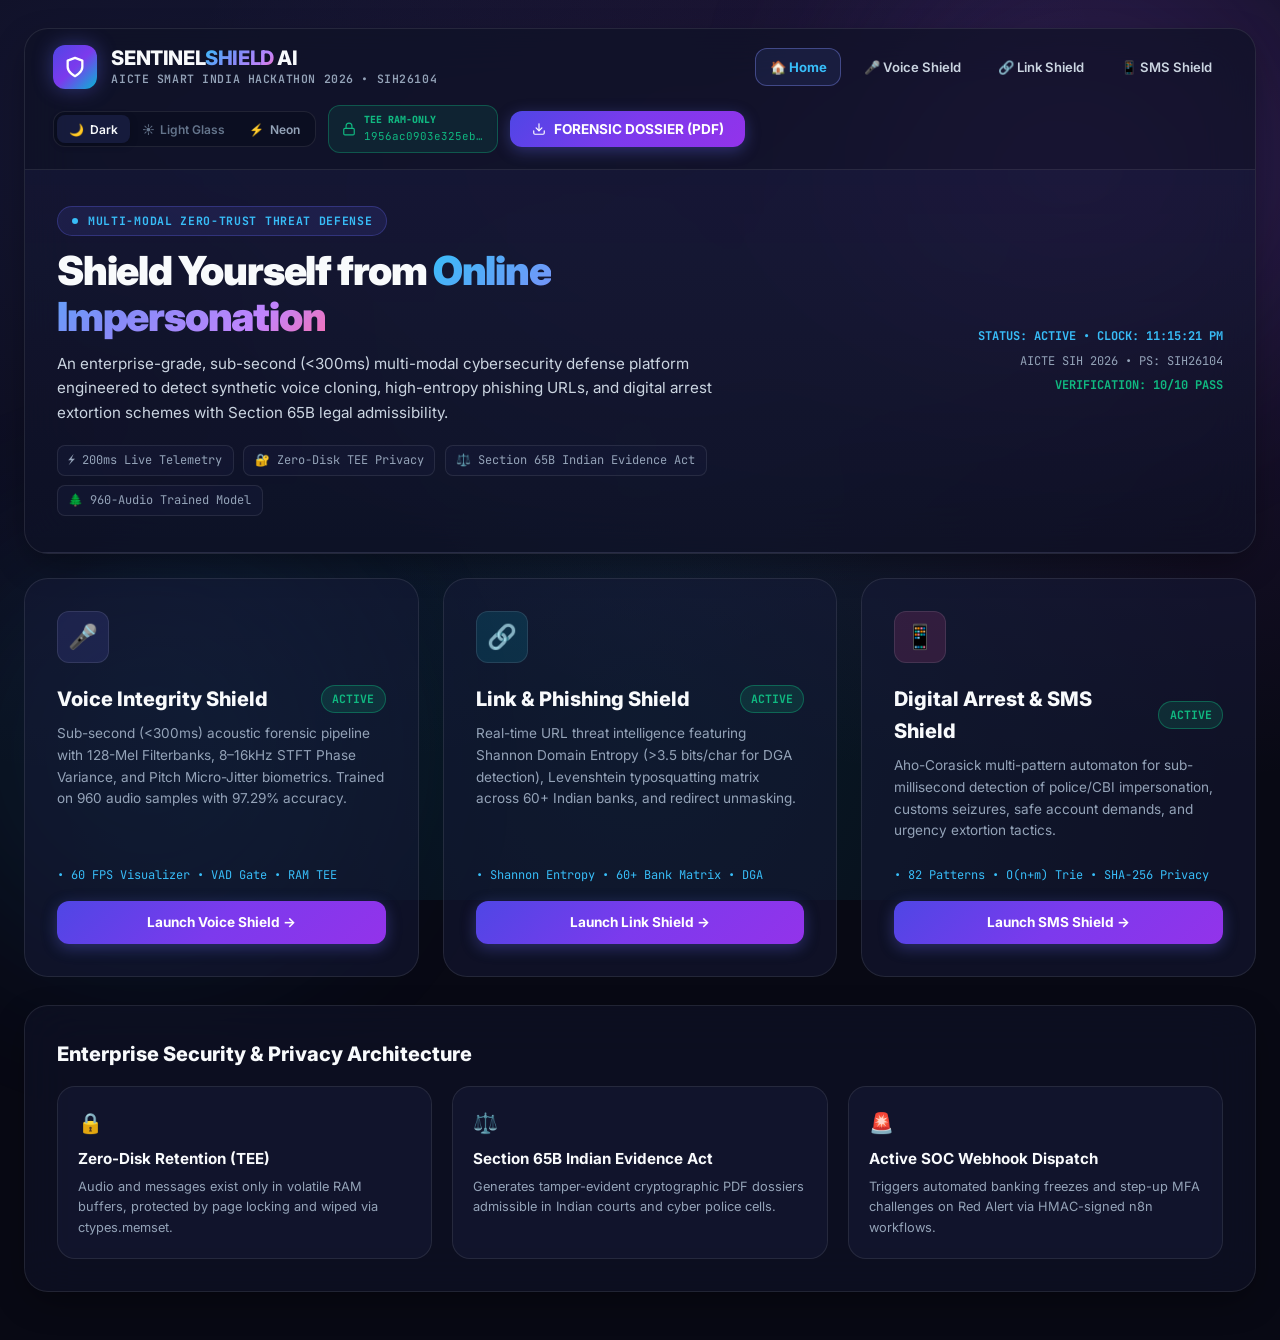
==== frontend/index.html @ dbfc7ea3 "feat: SentinelShield AI — Complete SIH26104 submission - Voice Integrity Shield: <300ms deepfake det" ====
<!DOCTYPE html>
<html lang="en" data-theme="dark">
<head>
  <meta charset="UTF-8" />
  <meta name="viewport" content="width=device-width, initial-scale=1.0" />
  <title>SentinelShield AI — Multi-Modal Cyber Security Defense Platform</title>
  <meta name="description" content="Sub-Second Voice Deepfake, Phishing & Digital Arrest Defense Platform (SIH26104)" />
  
  <!-- Fonts -->
  <link rel="preconnect" href="https://fonts.googleapis.com" />
  <link rel="preconnect" href="https://fonts.gstatic.com" crossorigin />
  <link href="https://fonts.googleapis.com/css2?family=Inter:wght@400;500;600;700;800;900&family=JetBrains+Mono:wght@400;600;700;800&display=swap" rel="stylesheet" />
  
  <!-- PWA WebAPK Meta Tags -->
  <link rel="manifest" href="./manifest.json" />
  <meta name="theme-color" content="#080914" />
  <link rel="apple-touch-icon" href="./img/icon-192.png" />

  <!-- Service Worker Registration for PWABuilder -->
  <script>
    if ('serviceWorker' in navigator) {
      window.addEventListener('load', () => {
        navigator.serviceWorker.register('./sw.js', { scope: './' })
          .then((reg) => console.log('[SentinelShield] SW Registered! Scope:', reg.scope))
          .catch((err) => console.log('[SentinelShield] SW Registration note:', err));
      });
    }
  </script>

  <!-- CSS -->
  <link rel="stylesheet" href="./css/style.css" />
</head>
<body>

  <!-- Ambient Lighting Spheres -->
  <div class="ambient-sphere sphere-1"></div>
  <div class="ambient-sphere sphere-2"></div>

  <div class="app-container">

    <!-- Top Cyber Operations Header & Global Navbar -->
    <header class="glass-panel" style="margin-bottom: 1.5rem;">
      <div class="header-top-bar">
        
        <!-- Brand & SIH Identity -->
        <a href="./index.html" style="text-decoration: none;" class="brand-section">
          <div class="brand-logo-badge">
            <svg width="22" height="22" viewBox="0 0 24 24" fill="none" stroke="currentColor" stroke-width="2.5" stroke-linecap="round" stroke-linejoin="round">
              <path d="M12 22s8-4 8-10V5l-8-3-8 3v7c0 6 8 10 8 10z"></path>
            </svg>
          </div>
          <div>
            <h1 class="brand-title">SENTINEL<span>SHIELD</span> AI</h1>
            <p class="brand-subtitle">AICTE SMART INDIA HACKATHON 2026 • SIH26104</p>
          </div>
        </a>

        <!-- Multi-Page Navigation Links -->
        <nav class="main-nav-links">
          <a href="./index.html" class="nav-link active">🏠 Home</a>
          <a href="./voice-shield.html" class="nav-link">🎤 Voice Shield</a>
          <a href="./link-shield.html" class="nav-link">🔗 Link Shield</a>
          <a href="./sms-shield.html" class="nav-link">📱 SMS Shield</a>
        </nav>

        <!-- Telemetry HUD & Actions -->
        <div class="header-actions">
          <!-- Install PWA App Button (shown on mobile) -->
          <button id="btnInstallApp" class="btn-primary" style="display: none; background: linear-gradient(135deg, #10b981 0%, #059669 100%);">
            <span>📱 Install App</span>
          </button>
          <!-- Theme Switcher -->
          <div class="theme-switch-group">
            <button class="theme-btn active" data-theme="dark" onclick="window.SentinelApp.applyTheme('dark')">
              🌙 <span>Dark</span>
            </button>
            <button class="theme-btn" data-theme="light" onclick="window.SentinelApp.applyTheme('light')">
              ☀️ <span>Light Glass</span>
            </button>
            <button class="theme-btn" data-theme="neon" onclick="window.SentinelApp.applyTheme('neon')">
              ⚡ <span>Neon</span>
            </button>
          </div>

          <!-- TEE RAM-Only Lock Badge -->
          <div class="hud-pill" style="border-color: rgba(16, 185, 129, 0.35); background: rgba(16, 185, 129, 0.1);">
            <svg width="14" height="14" viewBox="0 0 24 24" fill="none" stroke="#10b981" stroke-width="2" stroke-linecap="round" stroke-linejoin="round">
              <rect x="3" y="11" width="18" height="11" rx="2" ry="2"></rect>
              <path d="M7 11V7a5 5 0 0 1 10 0v4"></path>
            </svg>
            <div>
              <div style="font-size: 0.62rem; color: #10b981; font-weight: 800;">TEE RAM-ONLY</div>
              <div id="hudAttestationHash" style="font-size: 0.68rem; color: #10b981;">e4fff719...</div>
            </div>
          </div>

          <!-- 1-Click Forensic PDF Trigger -->
          <button id="btnOpenPdfModal" class="btn-primary">
            <svg width="14" height="14" viewBox="0 0 24 24" fill="none" stroke="currentColor" stroke-width="2" stroke-linecap="round" stroke-linejoin="round">
              <path d="M21 15v4a2 2 0 0 1-2 2H5a2 2 0 0 1-2-2v-4"></path>
              <polyline points="7 10 12 15 17 10"></polyline>
              <line x1="12" y1="15" x2="12" y2="3"></line>
            </svg>
            <span>FORENSIC DOSSIER (PDF)</span>
          </button>
        </div>

      </div>

      <!-- Hero Showcase Section (Corporate Cybersecurity SaaS Aesthetic) -->
      <div class="hero-banner">
        <div class="hero-text-col">
          <div class="hero-badge">
            <span style="display:inline-block; width:6px; height:6px; border-radius:50%; background:var(--accent-cyan); margin-right:4px;"></span>
            MULTI-MODAL ZERO-TRUST THREAT DEFENSE
          </div>
          <h2 class="hero-heading">
            Shield Yourself from <span class="hero-heading-gradient">Online Impersonation</span>
          </h2>
          <p class="hero-desc">
            An enterprise-grade, sub-second (<300ms) multi-modal cybersecurity defense platform engineered to detect synthetic voice cloning, high-entropy phishing URLs, and digital arrest extortion schemes with Section 65B legal admissibility.
          </p>
          <div class="hero-feature-tags">
            <span class="feature-tag">⚡ 200ms Live Telemetry</span>
            <span class="feature-tag">🔐 Zero-Disk TEE Privacy</span>
            <span class="feature-tag">⚖️ Section 65B Indian Evidence Act</span>
            <span class="feature-tag">🌲 960-Audio Trained Model</span>
          </div>
        </div>

        <div style="font-family: var(--font-mono); font-size: 0.75rem; color: var(--text-muted); text-align: right;">
          <div id="hudClockText" style="color: var(--accent-cyan); font-weight: 700;">STATUS: ACTIVE • 00:00:00</div>
          <div style="margin-top: 0.35rem;">AICTE SIH 2026 • PS: SIH26104</div>
          <div style="margin-top: 0.35rem; color: var(--accent-emerald); font-weight: 700;">VERIFICATION: 10/10 PASS</div>
        </div>
      </div>
    </header>

    <!-- ====================================================================
         Multi-Page Feature Modules Showcase Grid
         ==================================================================== -->
    <div class="modules-grid">
      
      <!-- Module 1: Voice Shield -->
      <div class="module-showcase-card">
        <div>
          <div class="module-icon-circle" style="background: rgba(99, 102, 241, 0.15); color: var(--accent-cyan);">
            🎤
          </div>
          <div style="display: flex; justify-content: space-between; align-items: center; margin-bottom: 0.5rem;">
            <h3 style="font-size: 1.25rem; font-weight: 800; color: var(--text-main);">Voice Integrity Shield</h3>
            <span class="badge badge-safe">ACTIVE</span>
          </div>
          <p style="font-size: 0.85rem; color: var(--text-muted); line-height: 1.6; margin-bottom: 1.5rem;">
            Sub-second (<300ms) acoustic forensic pipeline with 128-Mel Filterbanks, 8–16kHz STFT Phase Variance, and Pitch Micro-Jitter biometrics. Trained on 960 audio samples with 97.29% accuracy.
          </p>
        </div>
        <div>
          <div style="font-family: var(--font-mono); font-size: 0.75rem; color: var(--accent-cyan); margin-bottom: 1rem;">
            • 60 FPS Visualizer • VAD Gate • RAM TEE
          </div>
          <a href="./voice-shield.html" class="btn-primary" style="width: 100%; justify-content: center; text-decoration: none;">
            <span>Launch Voice Shield →</span>
          </a>
        </div>
      </div>

      <!-- Module 2: Link Shield -->
      <div class="module-showcase-card">
        <div>
          <div class="module-icon-circle" style="background: rgba(6, 182, 212, 0.15); color: var(--accent-cyan);">
            🔗
          </div>
          <div style="display: flex; justify-content: space-between; align-items: center; margin-bottom: 0.5rem;">
            <h3 style="font-size: 1.25rem; font-weight: 800; color: var(--text-main);">Link & Phishing Shield</h3>
            <span class="badge badge-safe">ACTIVE</span>
          </div>
          <p style="font-size: 0.85rem; color: var(--text-muted); line-height: 1.6; margin-bottom: 1.5rem;">
            Real-time URL threat intelligence featuring Shannon Domain Entropy (>3.5 bits/char for DGA detection), Levenshtein typosquatting matrix across 60+ Indian banks, and redirect unmasking.
          </p>
        </div>
        <div>
          <div style="font-family: var(--font-mono); font-size: 0.75rem; color: var(--accent-cyan); margin-bottom: 1rem;">
            • Shannon Entropy • 60+ Bank Matrix • DGA
          </div>
          <a href="./link-shield.html" class="btn-primary" style="width: 100%; justify-content: center; text-decoration: none;">
            <span>Launch Link Shield →</span>
          </a>
        </div>
      </div>

      <!-- Module 3: SMS Shield -->
      <div class="module-showcase-card">
        <div>
          <div class="module-icon-circle" style="background: rgba(236, 72, 153, 0.15); color: var(--accent-pink);">
            📱
          </div>
          <div style="display: flex; justify-content: space-between; align-items: center; margin-bottom: 0.5rem;">
            <h3 style="font-size: 1.25rem; font-weight: 800; color: var(--text-main);">Digital Arrest & SMS Shield</h3>
            <span class="badge badge-safe">ACTIVE</span>
          </div>
          <p style="font-size: 0.85rem; color: var(--text-muted); line-height: 1.6; margin-bottom: 1.5rem;">
            Aho-Corasick multi-pattern automaton for sub-millisecond detection of police/CBI impersonation, customs seizures, safe account demands, and urgency extortion tactics.
          </p>
        </div>
        <div>
          <div style="font-family: var(--font-mono); font-size: 0.75rem; color: var(--accent-cyan); margin-bottom: 1rem;">
            • 82 Patterns • O(n+m) Trie • SHA-256 Privacy
          </div>
          <a href="./sms-shield.html" class="btn-primary" style="width: 100%; justify-content: center; text-decoration: none;">
            <span>Launch SMS Shield →</span>
          </a>
        </div>
      </div>

    </div>

    <!-- ====================================================================
         Platform Trust & Architecture Pillars
         ==================================================================== -->
    <div class="glass-panel" style="margin-top: 1.75rem; padding: 2rem;">
      <h3 style="font-size: 1.25rem; font-weight: 800; color: var(--text-main); margin-bottom: 1rem;">
        Enterprise Security & Privacy Architecture
      </h3>
      <div style="display: grid; grid-template-columns: repeat(auto-fit, minmax(280px, 1fr)); gap: 1.25rem;">
        <div class="glass-card">
          <div style="font-size: 1.25rem; margin-bottom: 0.5rem;">🔒</div>
          <h4 style="font-size: 0.95rem; font-weight: 700; margin-bottom: 0.35rem; color: var(--text-main);">Zero-Disk Retention (TEE)</h4>
          <p style="font-size: 0.8rem; color: var(--text-muted);">Audio and messages exist only in volatile RAM buffers, protected by page locking and wiped via ctypes.memset.</p>
        </div>
        <div class="glass-card">
          <div style="font-size: 1.25rem; margin-bottom: 0.5rem;">⚖️</div>
          <h4 style="font-size: 0.95rem; font-weight: 700; margin-bottom: 0.35rem; color: var(--text-main);">Section 65B Indian Evidence Act</h4>
          <p style="font-size: 0.8rem; color: var(--text-muted);">Generates tamper-evident cryptographic PDF dossiers admissible in Indian courts and cyber police cells.</p>
        </div>
        <div class="glass-card">
          <div style="font-size: 1.25rem; margin-bottom: 0.5rem;">🚨</div>
          <h4 style="font-size: 0.95rem; font-weight: 700; margin-bottom: 0.35rem; color: var(--text-main);">Active SOC Webhook Dispatch</h4>
          <p style="font-size: 0.8rem; color: var(--text-muted);">Triggers automated banking freezes and step-up MFA challenges on Red Alert via HMAC-signed n8n workflows.</p>
        </div>
      </div>
    </div>

  </div>

  <!-- ====================================================================
       Forensic Evidence PDF Modal (Section 65B Admissibility)
       ==================================================================== -->
  <div id="pdfModalBackdrop" class="modal-backdrop">
    <div class="glass-panel modal-card">
      <div style="display: flex; justify-content: space-between; align-items: center; margin-bottom: 1.25rem;">
        <h3 style="font-size: 1.15rem; font-weight: 800; color: var(--text-main);">
          📄 Section 65B Forensic Evidence Dossier
        </h3>
        <button id="btnClosePdfModal" style="background: transparent; border: none; font-size: 1.25rem; color: var(--text-muted); cursor: pointer;">
          ✕
        </button>
      </div>

      <p style="font-size: 0.82rem; color: var(--text-muted); margin-bottom: 1.25rem;">
        Compiles an in-memory, tamper-evident cryptographic evidence dossier containing telemetry graphs, SHA-256 attestation chains, and a formal Section 65B Certificate of Admissibility under the Indian Evidence Act (BSA 2023).
      </p>

      <div class="glass-card" style="margin-bottom: 1.5rem;">
        <h4 style="font-family: var(--font-mono); font-size: 0.82rem; color: var(--accent-cyan); margin-bottom: 0.5rem;">
          Recorded Multi-Modal Telemetry:
        </h4>
        <div id="pdfEvidencePreviewBox"></div>
      </div>

      <button id="btnGeneratePdf" class="btn-primary" style="width: 100%; justify-content: center; padding: 0.85rem;">
        📄 GENERATE & DOWNLOAD LEGAL PDF
      </button>
    </div>
  </div>

  <!-- Scripts with Cache Busting -->
  <script src="./js/app.js?v=2.5"></script>
  <script src="./js/forensic-pdf.js?v=2.5"></script>
</body>
</html>
---- frontend/css/style.css ----
/* ==============================================================================
   SENTINELSHIELD AI — ENTERPRISE CYBERSECURITY DESIGN SYSTEM (HUMAN TOUCH)
   Inspired by Vercel, Linear, Stripe & Modern Cybersecurity SaaS Design
   ============================================================================== */

:root {
  /* Fonts */
  --font-sans: 'Inter', -apple-system, BlinkMacSystemFont, 'Segoe UI', Roboto, sans-serif;
  --font-mono: 'JetBrains Mono', ui-monospace, SFMono-Regular, Menlo, Monaco, Consolas, monospace;

  /* Color Palette — Midnight Obsidian & Cyber Violet (Default Dark Mode) */
  --bg-primary: #080914;
  --bg-secondary: #0e1124;
  --bg-mesh: radial-gradient(at 15% 15%, rgba(99, 102, 241, 0.14) 0px, transparent 60%),
             radial-gradient(at 85% 20%, rgba(168, 85, 247, 0.16) 0px, transparent 60%),
             radial-gradient(at 50% 80%, rgba(6, 182, 212, 0.10) 0px, transparent 65%),
             #080914;

  /* Glassmorphism & Surface Tokens */
  --glass-panel-bg: rgba(15, 18, 38, 0.70);
  --glass-card-bg: rgba(22, 27, 56, 0.50);
  --glass-card-hover: rgba(30, 36, 74, 0.65);
  --glass-border: rgba(255, 255, 255, 0.09);
  --glass-border-focus: rgba(129, 140, 248, 0.40);
  --glass-blur: blur(24px);

  /* Typography */
  --text-main: #f8fafc;
  --text-secondary: #cbd5e1;
  --text-muted: #94a3b8;
  --text-subtle: #64748b;

  /* Brand Accents & Gradients */
  --accent-cyan: #38bdf8;
  --accent-blue: #6366f1;
  --accent-purple: #a855f7;
  --accent-pink: #ec4899;
  --accent-emerald: #10b981;
  --accent-amber: #f59e0b;
  --accent-crimson: #ef4444;

  /* Hero Gradient Heading */
  --gradient-title: linear-gradient(135deg, #38bdf8 0%, #818cf8 45%, #c084fc 80%, #f472b6 100%);
  --btn-gradient: linear-gradient(135deg, #4f46e5 0%, #7c3aed 50%, #9333ea 100%);
  --btn-gradient-hover: linear-gradient(135deg, #4338ca 0%, #6d28d9 50%, #7e22ce 100%);

  /* Shadows & Glows */
  --card-shadow: 0 12px 36px -8px rgba(0, 0, 0, 0.45);
  --glow-subtle: 0 0 25px rgba(99, 102, 241, 0.18);
  --glow-cyan: 0 0 20px rgba(56, 189, 248, 0.25);
  --glow-purple: 0 0 25px rgba(168, 85, 247, 0.30);
  --glow-crimson: 0 0 25px rgba(239, 68, 68, 0.35);

  /* Form & Inputs */
  --input-bg: rgba(10, 13, 30, 0.65);
  --input-border: rgba(255, 255, 255, 0.10);

  --radius-sm: 8px;
  --radius-md: 12px;
  --radius-lg: 18px;
  --radius-xl: 24px;
}

/* ==============================================================================
   LIGHT CRYSTAL GLASS THEME
   ============================================================================== */
[data-theme="light"] {
  --bg-primary: #f1f5f9;
  --bg-secondary: #e2e8f0;
  --bg-mesh: radial-gradient(at 15% 15%, rgba(99, 102, 241, 0.10) 0px, transparent 60%),
             radial-gradient(at 85% 20%, rgba(6, 182, 212, 0.12) 0px, transparent 60%),
             radial-gradient(at 50% 80%, rgba(236, 72, 153, 0.08) 0px, transparent 65%),
             #f8fafc;

  --glass-panel-bg: rgba(255, 255, 255, 0.82);
  --glass-card-bg: rgba(255, 255, 255, 0.65);
  --glass-card-hover: rgba(255, 255, 255, 0.95);
  --glass-border: rgba(15, 23, 42, 0.10);
  --glass-border-focus: rgba(99, 102, 241, 0.50);

  --text-main: #0f172a;
  --text-secondary: #334155;
  --text-muted: #64748b;
  --text-subtle: #94a3b8;

  --gradient-title: linear-gradient(135deg, #0284c7 0%, #4f46e5 50%, #9333ea 100%);
  --input-bg: rgba(255, 255, 255, 0.90);
  --input-border: rgba(15, 23, 42, 0.14);
  --card-shadow: 0 10px 30px -6px rgba(15, 23, 42, 0.08);
}

/* ==============================================================================
   CYBER VIOLET NEON THEME
   ============================================================================== */
[data-theme="neon"] {
  --bg-primary: #05050f;
  --bg-secondary: #0c081f;
  --bg-mesh: radial-gradient(at 15% 15%, rgba(236, 72, 153, 0.20) 0px, transparent 60%),
             radial-gradient(at 85% 20%, rgba(139, 92, 246, 0.25) 0px, transparent 60%),
             radial-gradient(at 50% 80%, rgba(6, 182, 212, 0.18) 0px, transparent 65%),
             #05050f;

  --glass-panel-bg: rgba(15, 10, 35, 0.78);
  --glass-card-bg: rgba(25, 16, 56, 0.55);
  --glass-border: rgba(168, 85, 247, 0.25);
  --glass-border-focus: #c084fc;
}

/* ==============================================================================
   Reset & Base Elements
   ============================================================================== */
*, *::before, *::after {
  box-sizing: border-box;
  margin: 0;
  padding: 0;
}

body {
  font-family: var(--font-sans);
  background: var(--bg-mesh);
  background-attachment: fixed;
  color: var(--text-main);
  min-height: 100vh;
  line-height: 1.6;
  -webkit-font-smoothing: antialiased;
  -moz-osx-font-smoothing: grayscale;
  overflow-x: hidden;
  position: relative;
}

/* Ambient Floating Lighting Spheres */
.ambient-sphere {
  position: fixed;
  border-radius: 50%;
  pointer-events: none;
  z-index: 0;
  filter: blur(90px);
  opacity: 0.65;
  transition: all 0.5s ease;
}

.sphere-1 {
  width: 550px;
  height: 550px;
  top: -120px;
  right: -80px;
  background: radial-gradient(circle, rgba(168, 85, 247, 0.25) 0%, rgba(99, 102, 241, 0.12) 60%, transparent 80%);
}

.sphere-2 {
  width: 500px;
  height: 500px;
  bottom: -100px;
  left: -100px;
  background: radial-gradient(circle, rgba(6, 182, 212, 0.22) 0%, rgba(59, 130, 246, 0.10) 60%, transparent 80%);
}

/* Layout Container */
.app-container {
  max-width: 1280px;
  margin: 0 auto;
  padding: 1.75rem 1.5rem 3rem 1.5rem;
  position: relative;
  z-index: 10;
}

/* ==============================================================================
   Glass Components & Panels
   ============================================================================== */
.glass-panel {
  background: var(--glass-panel-bg);
  backdrop-filter: var(--glass-blur);
  -webkit-backdrop-filter: var(--glass-blur);
  border: 1px solid var(--glass-border);
  border-radius: var(--radius-xl);
  box-shadow: var(--card-shadow);
  position: relative;
  overflow: hidden;
  transition: border-color 0.3s ease, box-shadow 0.3s ease;
}

.glass-card {
  background: var(--glass-card-bg);
  border: 1px solid var(--glass-border);
  border-radius: var(--radius-lg);
  padding: 1.25rem;
  transition: all 0.25s cubic-bezier(0.4, 0, 0.2, 1);
}

.glass-card:hover {
  background: var(--glass-card-hover);
  border-color: var(--glass-border-focus);
  transform: translateY(-2px);
  box-shadow: 0 8px 24px -6px rgba(0, 0, 0, 0.35);
}

/* ==============================================================================
   Top Navigation & Header HUD
   ============================================================================== */
.header-top-bar {
  display: flex;
  justify-content: space-between;
  align-items: center;
  padding: 1rem 1.75rem;
  border-bottom: 1px solid var(--glass-border);
  flex-wrap: wrap;
  gap: 1rem;
}

.brand-section {
  display: flex;
  align-items: center;
  gap: 0.9rem;
  text-decoration: none;
  cursor: pointer;
  transition: transform 0.2s cubic-bezier(0.4, 0, 0.2, 1), opacity 0.2s ease;
  user-select: none;
}

.brand-section:hover {
  transform: scale(1.02);
  opacity: 0.92;
}

.brand-section:hover .brand-logo-badge {
  box-shadow: 0 0 25px rgba(99, 102, 241, 0.65);
  transform: rotate(-3deg);
}

.brand-logo-badge {
  width: 44px;
  height: 44px;
  border-radius: var(--radius-md);
  background: linear-gradient(135deg, #4f46e5 0%, #7c3aed 50%, #06b6d4 100%);
  display: flex;
  align-items: center;
  justify-content: center;
  color: #fff;
  box-shadow: 0 0 20px rgba(99, 102, 241, 0.40);
  transition: all 0.25s ease;
}

.brand-title {
  font-size: 1.25rem;
  font-weight: 800;
  letter-spacing: -0.02em;
  color: var(--text-main);
  line-height: 1.2;
}

.brand-title span {
  background: var(--gradient-title);
  -webkit-background-clip: text;
  -webkit-text-fill-color: transparent;
}

.brand-subtitle {
  font-size: 0.72rem;
  font-family: var(--font-mono);
  color: var(--text-muted);
  font-weight: 600;
  letter-spacing: 0.05em;
}

.header-actions {
  display: flex;
  align-items: center;
  gap: 0.75rem;
  flex-wrap: wrap;
}

/* Multi-Page Main Navigation Links */
.main-nav-links {
  display: flex;
  align-items: center;
  gap: 0.5rem;
}

.nav-link {
  color: var(--text-secondary);
  text-decoration: none;
  font-size: 0.82rem;
  font-weight: 600;
  padding: 0.45rem 0.85rem;
  border-radius: var(--radius-md);
  border: 1px solid transparent;
  transition: all 0.2s cubic-bezier(0.4, 0, 0.2, 1);
  display: inline-flex;
  align-items: center;
  gap: 0.4rem;
}

.nav-link:hover {
  color: var(--text-main);
  background: var(--glass-card-bg);
  border-color: var(--glass-border);
}

.nav-link.active {
  color: var(--accent-cyan);
  background: var(--glass-card-hover);
  border-color: var(--glass-border-focus);
  font-weight: 700;
}

/* Breadcrumb Navigation */
.breadcrumb-bar {
  display: flex;
  align-items: center;
  gap: 0.5rem;
  font-family: var(--font-mono);
  font-size: 0.75rem;
  color: var(--text-muted);
  margin-bottom: 1.25rem;
}

.breadcrumb-bar a {
  color: var(--accent-cyan);
  text-decoration: none;
  font-weight: 600;
}

.breadcrumb-bar a:hover {
  text-decoration: underline;
}

/* Feature Showcase Grid on Home Page */
.modules-grid {
  display: grid;
  grid-template-columns: repeat(auto-fit, minmax(320px, 1fr));
  gap: 1.5rem;
  margin-top: 1.5rem;
}

.module-showcase-card {
  background: var(--glass-card-bg);
  border: 1px solid var(--glass-border);
  border-radius: var(--radius-xl);
  padding: 2rem;
  display: flex;
  flex-direction: column;
  justify-content: space-between;
  transition: all 0.3s cubic-bezier(0.4, 0, 0.2, 1);
  position: relative;
  overflow: hidden;
}

.module-showcase-card:hover {
  background: var(--glass-card-hover);
  border-color: var(--glass-border-focus);
  transform: translateY(-4px);
  box-shadow: 0 16px 36px -10px rgba(0, 0, 0, 0.45);
}

.module-icon-circle {
  width: 52px;
  height: 52px;
  border-radius: var(--radius-md);
  display: flex;
  align-items: center;
  justify-content: center;
  font-size: 1.5rem;
  margin-bottom: 1.25rem;
  border: 1px solid rgba(255, 255, 255, 0.1);
}

/* Theme Switcher Segmented Control */
.theme-switch-group {
  display: flex;
  background: var(--input-bg);
  padding: 3px;
  border-radius: var(--radius-md);
  border: 1px solid var(--glass-border);
}

.theme-btn {
  background: transparent;
  border: none;
  outline: none;
  padding: 0.4rem 0.75rem;
  border-radius: var(--radius-sm);
  font-family: var(--font-sans);
  font-size: 0.75rem;
  font-weight: 600;
  color: var(--text-muted);
  cursor: pointer;
  display: flex;
  align-items: center;
  gap: 0.35rem;
  transition: all 0.2s ease;
}

.theme-btn.active {
  background: var(--glass-card-hover);
  color: var(--text-main);
  box-shadow: 0 2px 8px rgba(0, 0, 0, 0.2);
}

/* HUD Metric Pills */
.hud-pill {
  display: inline-flex;
  align-items: center;
  gap: 0.5rem;
  padding: 0.4rem 0.85rem;
  border-radius: var(--radius-md);
  background: var(--glass-card-bg);
  border: 1px solid var(--glass-border);
  font-family: var(--font-mono);
  font-size: 0.72rem;
}

/* ==============================================================================
   Hero Showcase Banner (Human Design Touch)
   ============================================================================== */
.hero-banner {
  padding: 2.25rem 2rem;
  display: flex;
  justify-content: space-between;
  align-items: center;
  border-bottom: 1px solid var(--glass-border);
  background: linear-gradient(180deg, rgba(99, 102, 241, 0.05) 0%, transparent 100%);
  gap: 1.5rem;
  flex-wrap: wrap;
}

.hero-text-col {
  max-width: 680px;
}

.hero-badge {
  display: inline-flex;
  align-items: center;
  gap: 0.4rem;
  padding: 0.3rem 0.85rem;
  border-radius: 9999px;
  background: rgba(99, 102, 241, 0.12);
  border: 1px solid rgba(99, 102, 241, 0.30);
  color: var(--accent-cyan);
  font-family: var(--font-mono);
  font-size: 0.72rem;
  font-weight: 700;
  letter-spacing: 0.06em;
  margin-bottom: 0.75rem;
}

.hero-heading {
  font-size: 2.5rem;
  font-weight: 900;
  letter-spacing: -0.03em;
  line-height: 1.15;
  margin-bottom: 0.75rem;
  color: var(--text-main);
}

.hero-heading-gradient {
  background: var(--gradient-title);
  -webkit-background-clip: text;
  -webkit-text-fill-color: transparent;
  display: inline;
}

.hero-desc {
  font-size: 0.95rem;
  color: var(--text-secondary);
  line-height: 1.6;
  margin-bottom: 1.25rem;
}

.hero-feature-tags {
  display: flex;
  gap: 0.6rem;
  flex-wrap: wrap;
}

.feature-tag {
  display: inline-flex;
  align-items: center;
  gap: 0.35rem;
  font-size: 0.75rem;
  font-family: var(--font-mono);
  color: var(--text-muted);
  background: var(--glass-card-bg);
  border: 1px solid var(--glass-border);
  padding: 0.3rem 0.65rem;
  border-radius: var(--radius-sm);
}

/* ==============================================================================
   Navigation Tabs Bar
   ============================================================================== */
.tabs-navbar {
  display: flex;
  background: var(--glass-card-bg);
  padding: 0.4rem;
  border-radius: var(--radius-lg);
  border: 1px solid var(--glass-border);
  gap: 0.4rem;
  margin: 1.5rem 0 1.25rem 0;
}

.tab-btn {
  flex: 1;
  background: transparent;
  border: 1px solid transparent;
  outline: none;
  padding: 0.75rem 1rem;
  border-radius: var(--radius-md);
  font-family: var(--font-sans);
  font-size: 0.85rem;
  font-weight: 700;
  color: var(--text-muted);
  cursor: pointer;
  display: flex;
  align-items: center;
  justify-content: center;
  gap: 0.5rem;
  transition: all 0.2s cubic-bezier(0.4, 0, 0.2, 1);
}

.tab-btn:hover {
  color: var(--text-main);
  background: rgba(255, 255, 255, 0.04);
}

.tab-btn.active {
  background: var(--glass-card-hover);
  color: var(--text-main);
  border-color: rgba(129, 140, 248, 0.35);
  box-shadow: 0 4px 15px rgba(0, 0, 0, 0.25);
}

.tab-panel {
  display: none;
  animation: fadeIn 0.3s cubic-bezier(0.4, 0, 0.2, 1);
}

.tab-panel.active {
  display: block;
}

@keyframes fadeIn {
  from { opacity: 0; transform: translateY(6px); }
  to { opacity: 1; transform: translateY(0); }
}

/* ==============================================================================
   Voice Shield Tab Layout
   ============================================================================== */
.voice-grid {
  display: grid;
  grid-template-columns: 1fr 1fr;
  gap: 1.5rem;
}

@media (max-width: 960px) {
  .voice-grid {
    grid-template-columns: 1fr;
  }
}

/* Circular SVG Radial Risk Gauge */
.gauge-wrapper {
  display: flex;
  flex-direction: column;
  align-items: center;
  justify-content: center;
  position: relative;
  padding: 1.5rem 1.5rem 0.5rem 1.5rem;
}

.gauge-svg {
  width: 210px;
  height: 210px;
  transform: rotate(-90deg);
}

.gauge-bg-circle {
  fill: none;
  stroke: var(--glass-card-bg);
  stroke-width: 14;
}

.gauge-progress-circle {
  fill: none;
  stroke: var(--accent-emerald);
  stroke-width: 14;
  stroke-linecap: round;
  stroke-dasharray: 565;
  stroke-dashoffset: 565;
  transition: stroke-dashoffset 0.6s cubic-bezier(0.4, 0, 0.2, 1), stroke 0.3s ease;
}

.gauge-content {
  position: absolute;
  top: 50%;
  left: 50%;
  transform: translate(-50%, -50%);
  text-align: center;
  pointer-events: none;
}

.gauge-pct {
  font-size: 3.25rem;
  font-weight: 900;
  font-family: var(--font-mono);
  color: var(--text-main);
  line-height: 1;
  letter-spacing: -0.02em;
}

.gauge-sublabel {
  font-size: 0.68rem;
  font-family: var(--font-mono);
  font-weight: 800;
  color: var(--text-muted);
  letter-spacing: 0.15em;
  margin-top: 0.2rem;
  text-transform: uppercase;
}

/* Prominent Glowing Verdict Status Pill (Outside ring) */
.verdict-pill {
  display: inline-flex;
  align-items: center;
  justify-content: center;
  gap: 0.4rem;
  padding: 0.55rem 1.35rem;
  border-radius: 9999px;
  font-family: var(--font-mono);
  font-size: 0.8rem;
  font-weight: 800;
  letter-spacing: 0.04em;
  text-align: center;
  box-shadow: 0 4px 15px rgba(0, 0, 0, 0.25);
  transition: all 0.3s ease;
  max-width: 95%;
  word-break: break-word;
}

.verdict-standby {
  background: rgba(100, 116, 139, 0.15);
  color: var(--text-muted);
  border: 1px solid rgba(100, 116, 139, 0.3);
}

.verdict-silence {
  background: rgba(100, 116, 139, 0.15);
  color: var(--text-muted);
  border: 1px solid rgba(100, 116, 139, 0.3);
}

.verdict-listening {
  background: rgba(168, 85, 247, 0.15);
  color: var(--accent-purple);
  border: 1px solid rgba(168, 85, 247, 0.5);
  box-shadow: 0 0 20px rgba(168, 85, 247, 0.3);
}

.verdict-human {
  background: rgba(16, 185, 129, 0.15);
  color: var(--accent-emerald);
  border: 1px solid rgba(16, 185, 129, 0.5);
  box-shadow: 0 0 20px rgba(16, 185, 129, 0.3);
}

.verdict-suspected {
  background: rgba(245, 158, 11, 0.15);
  color: var(--accent-amber);
  border: 1px solid rgba(245, 158, 11, 0.5);
  box-shadow: 0 0 20px rgba(245, 158, 11, 0.3);
}

.verdict-danger {
  background: rgba(239, 68, 68, 0.2);
  color: var(--accent-crimson);
  border: 1px solid rgba(239, 68, 68, 0.6);
  box-shadow: 0 0 25px rgba(239, 68, 68, 0.45);
  animation: pulseDanger 1.5s infinite;
}

@keyframes pulseDanger {
  0%, 100% { transform: scale(1); }
  50% { transform: scale(1.02); }
}

/* Canvas Audio Spectrogram */
.canvas-wrapper {
  width: 100%;
  height: 180px;
  background: var(--input-bg);
  border: 1px solid var(--glass-border);
  border-radius: var(--radius-lg);
  overflow: hidden;
  position: relative;
}

#visualizerCanvas {
  width: 100%;
  height: 100%;
  display: block;
}

/* Upload Dropzone */
.upload-dropzone {
  border: 2px dashed var(--glass-border);
  border-radius: var(--radius-lg);
  padding: 1.5rem;
  text-align: center;
  cursor: pointer;
  background: var(--input-bg);
  transition: all 0.25s ease;
}

.upload-dropzone:hover {
  border-color: var(--accent-cyan);
  background: rgba(6, 182, 212, 0.05);
}

/* ==============================================================================
   Form Elements & Buttons
   ============================================================================== */
.form-group {
  margin-bottom: 1.25rem;
}

.form-label {
  display: block;
  font-family: var(--font-mono);
  font-size: 0.72rem;
  font-weight: 700;
  color: var(--text-muted);
  margin-bottom: 0.4rem;
  letter-spacing: 0.06em;
}

.form-input, .form-textarea {
  width: 100%;
  background: var(--input-bg);
  border: 1px solid var(--input-border);
  color: var(--text-main);
  padding: 0.75rem 1rem;
  border-radius: var(--radius-md);
  font-family: var(--font-sans);
  font-size: 0.9rem;
  outline: none;
  transition: all 0.2s ease;
}

.form-input:focus, .form-textarea:focus {
  border-color: var(--accent-cyan);
  box-shadow: 0 0 15px rgba(56, 189, 248, 0.20);
}

.form-textarea {
  min-height: 110px;
  resize: vertical;
}

/* Buttons */
.btn-primary {
  background: var(--btn-gradient);
  color: #fff;
  border: none;
  outline: none;
  padding: 0.65rem 1.35rem;
  border-radius: var(--radius-md);
  font-family: var(--font-sans);
  font-size: 0.85rem;
  font-weight: 700;
  cursor: pointer;
  display: inline-flex;
  align-items: center;
  gap: 0.5rem;
  transition: all 0.2s cubic-bezier(0.4, 0, 0.2, 1);
  box-shadow: 0 4px 15px rgba(99, 102, 241, 0.35);
}

.btn-primary:hover {
  background: var(--btn-gradient-hover);
  transform: translateY(-2px);
  box-shadow: 0 8px 24px rgba(99, 102, 241, 0.45);
}

.btn-primary:active {
  transform: translateY(0);
}

.btn-secondary {
  background: var(--glass-card-bg);
  color: var(--text-main);
  border: 1px solid var(--glass-border);
  padding: 0.6rem 1.15rem;
  border-radius: var(--radius-md);
  font-family: var(--font-sans);
  font-size: 0.82rem;
  font-weight: 600;
  cursor: pointer;
  display: inline-flex;
  align-items: center;
  gap: 0.5rem;
  transition: all 0.2s ease;
}

.btn-secondary:hover {
  background: var(--glass-card-hover);
  border-color: var(--accent-cyan);
  transform: translateY(-1px);
}

/* Badges */
.badge {
  display: inline-flex;
  align-items: center;
  gap: 0.3rem;
  padding: 0.25rem 0.65rem;
  border-radius: 9999px;
  font-family: var(--font-mono);
  font-size: 0.72rem;
  font-weight: 700;
}

.badge-safe {
  background: rgba(16, 185, 129, 0.15);
  color: var(--accent-emerald);
  border: 1px solid rgba(16, 185, 129, 0.4);
}

.badge-warning {
  background: rgba(245, 158, 11, 0.15);
  color: var(--accent-amber);
  border: 1px solid rgba(245, 158, 11, 0.4);
}

.badge-danger {
  background: rgba(239, 68, 68, 0.15);
  color: var(--accent-crimson);
  border: 1px solid rgba(239, 68, 68, 0.4);
}

/* ==============================================================================
   Modal Components (Forensic PDF Export)
   ============================================================================== */
.modal-backdrop {
  position: fixed;
  inset: 0;
  background: rgba(0, 0, 0, 0.75);
  backdrop-filter: blur(12px);
  -webkit-backdrop-filter: blur(12px);
  display: none;
  align-items: center;
  justify-content: center;
  z-index: 999;
  padding: 1.5rem;
}

.modal-backdrop.open {
  display: flex;
}

.modal-card {
  max-width: 580px;
  width: 100%;
  padding: 2rem;
}

/* ==============================================================================
   Comprehensive Mobile & Tablet Responsive Media Queries
   ============================================================================== */
@media (max-width: 992px) {
  .header-top-bar {
    flex-direction: column;
    align-items: stretch;
    padding: 1rem 1.25rem;
    gap: 0.85rem;
  }
  .main-nav-links {
    width: 100%;
    overflow-x: auto;
    padding-bottom: 0.35rem;
    white-space: nowrap;
    -webkit-overflow-scrolling: touch;
  }
  .header-actions {
    width: 100%;
    justify-content: space-between;
  }
  .hero-banner {
    flex-direction: column;
    align-items: flex-start;
    padding: 1.75rem 1.25rem;
  }
  .hero-heading {
    font-size: 2rem;
  }
  .voice-grid {
    grid-template-columns: 1fr;
  }
}

@media (max-width: 640px) {
  .app-container {
    padding: 0.75rem 0.75rem 2rem 0.75rem;
  }
  .brand-title {
    font-size: 1.1rem;
  }
  .brand-subtitle {
    font-size: 0.65rem;
  }
  .hero-heading {
    font-size: 1.6rem;
  }
  .hero-desc {
    font-size: 0.85rem;
  }
  .nav-link {
    font-size: 0.75rem;
    padding: 0.4rem 0.65rem;
  }
  .modules-grid {
    grid-template-columns: 1fr;
    gap: 1rem;
  }
  .module-showcase-card {
    padding: 1.25rem;
  }
  .theme-btn span {
    display: none;
  }
  .hud-pill {
    padding: 0.35rem 0.6rem;
  }
  .gauge-svg {
    width: 175px;
    height: 175px;
  }
  .gauge-pct {
    font-size: 2.5rem;
  }
  .verdict-pill {
    font-size: 0.72rem;
    padding: 0.45rem 0.95rem;
  }
  .btn-primary, .btn-secondary {
    padding: 0.55rem 0.95rem;
    font-size: 0.78rem;
  }
  .modal-card {
    padding: 1.25rem;
  }
}
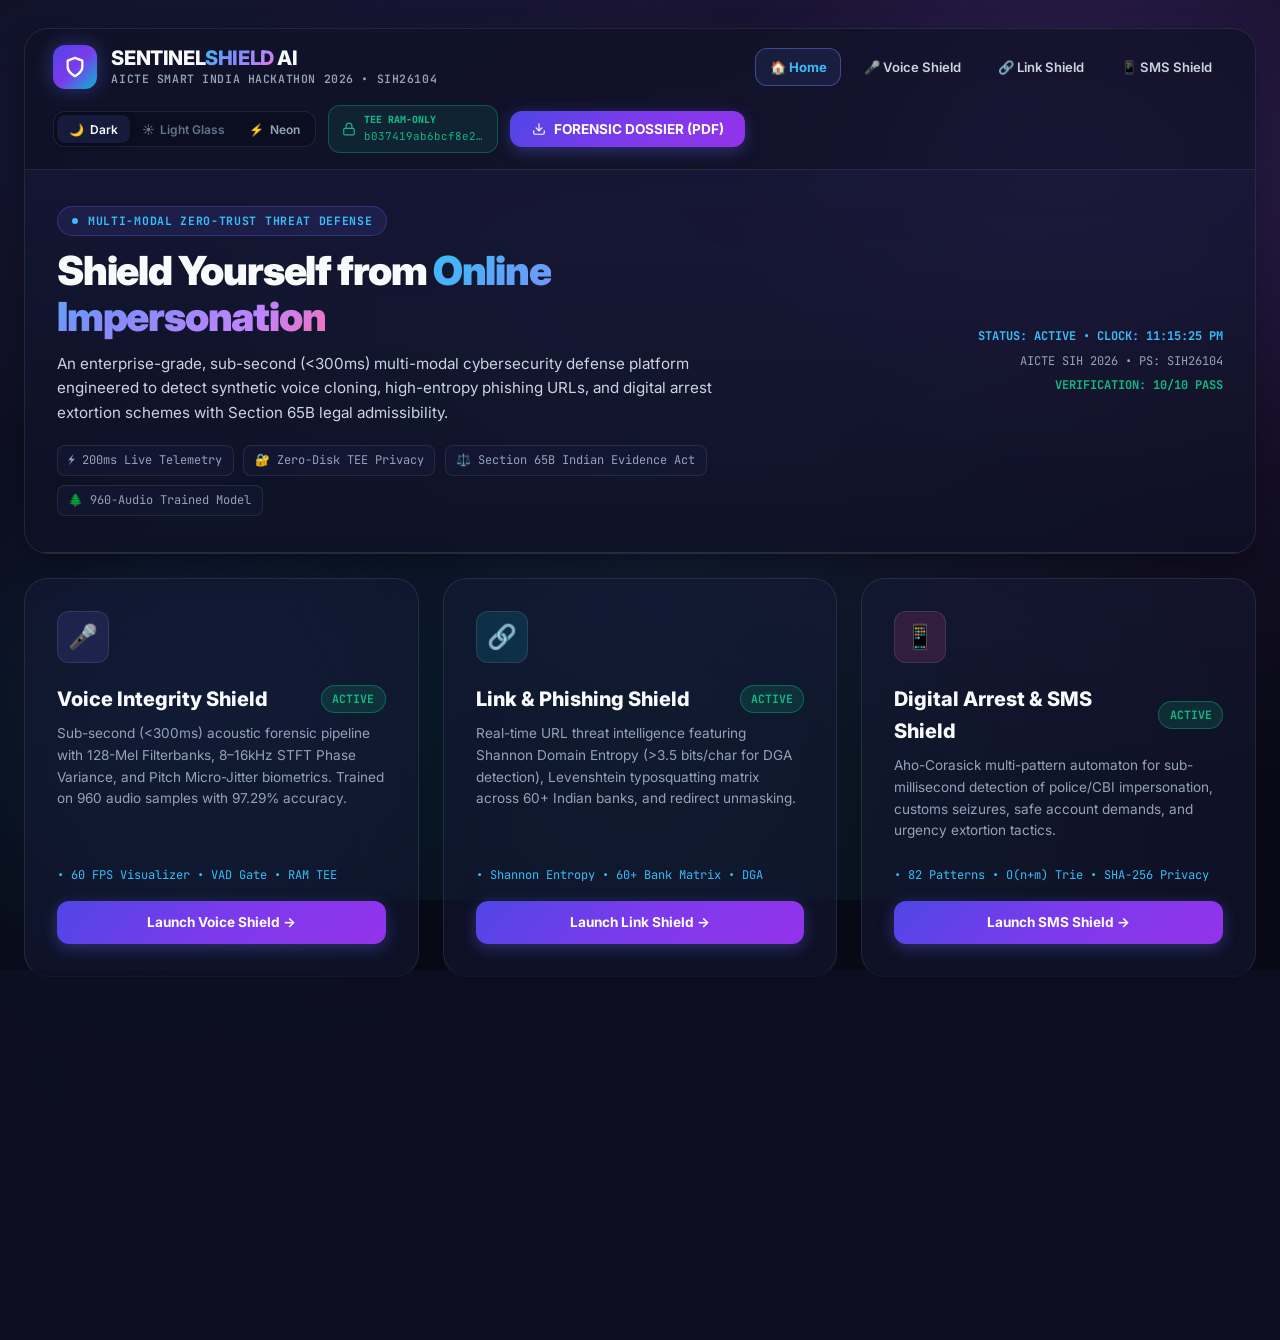
==== commit a7704b64: "feat: mobile-first UX overhaul + Live App link in README README: - Added Live App badge: https://shi" ====
--- a/frontend/index.html
+++ b/frontend/index.html
@@ -274,6 +274,32 @@
     </div>
   </div>
 
+  <!-- ====================================================================
+       Mobile Bottom Navigation Bar (shown on screens ≤ 768px)
+       ==================================================================== -->
+  <nav class="mobile-bottom-nav" aria-label="Mobile navigation">
+    <a href="./index.html" class="mobile-nav-item active">
+      <span class="mnav-icon">🏠</span>
+      <span>Home</span>
+    </a>
+    <a href="./voice-shield.html" class="mobile-nav-item">
+      <span class="mnav-icon">🎤</span>
+      <span>Voice</span>
+    </a>
+    <a href="./link-shield.html" class="mobile-nav-item">
+      <span class="mnav-icon">🔗</span>
+      <span>Links</span>
+    </a>
+    <a href="./sms-shield.html" class="mobile-nav-item">
+      <span class="mnav-icon">📱</span>
+      <span>SMS</span>
+    </a>
+    <button class="mobile-nav-item" onclick="document.getElementById('pdfModalBackdrop').classList.add('open')">
+      <span class="mnav-icon">📄</span>
+      <span>PDF</span>
+    </button>
+  </nav>
+
   <!-- Scripts with Cache Busting -->
   <script src="./js/app.js?v=2.5"></script>
   <script src="./js/forensic-pdf.js?v=2.5"></script>
--- a/frontend/css/style.css
+++ b/frontend/css/style.css
@@ -864,30 +864,105 @@
 }
 
 /* ==============================================================================
-   Comprehensive Mobile & Tablet Responsive Media Queries
+   MOBILE-FIRST RESPONSIVE SYSTEM
+   Breakpoints: 1200px (xl), 992px (lg), 768px (md), 640px (sm), 480px (xs)
    ============================================================================== */
+
+/* ── Bottom Mobile Navigation Bar ─────────────────────────────────────────── */
+.mobile-bottom-nav {
+  display: none;
+  position: fixed;
+  bottom: 0;
+  left: 0;
+  right: 0;
+  z-index: 200;
+  background: var(--glass-panel-bg);
+  backdrop-filter: blur(24px);
+  -webkit-backdrop-filter: blur(24px);
+  border-top: 1px solid var(--glass-border);
+  padding: 0.5rem 0.5rem calc(0.5rem + env(safe-area-inset-bottom));
+  display: none;
+  justify-content: space-around;
+  align-items: center;
+}
+
+.mobile-nav-item {
+  display: flex;
+  flex-direction: column;
+  align-items: center;
+  justify-content: center;
+  gap: 0.2rem;
+  padding: 0.4rem 0.75rem;
+  border-radius: var(--radius-md);
+  text-decoration: none;
+  color: var(--text-muted);
+  font-size: 0.6rem;
+  font-weight: 700;
+  font-family: var(--font-sans);
+  letter-spacing: 0.03em;
+  transition: all 0.2s ease;
+  min-width: 56px;
+  border: none;
+  background: transparent;
+  cursor: pointer;
+  -webkit-tap-highlight-color: transparent;
+}
+
+.mobile-nav-item .mnav-icon {
+  font-size: 1.3rem;
+  line-height: 1;
+}
+
+.mobile-nav-item:hover,
+.mobile-nav-item.active {
+  color: var(--accent-cyan);
+  background: rgba(56, 189, 248, 0.08);
+}
+
+.mobile-nav-item.active .mnav-icon {
+  filter: drop-shadow(0 0 6px rgba(56, 189, 248, 0.6));
+}
+
+/* ── Large Tablet (≤ 1100px) ──────────────────────────────────────────────── */
+@media (max-width: 1100px) {
+  .app-container {
+    max-width: 100%;
+    padding: 1.25rem 1.25rem 3rem;
+  }
+  .voice-metrics-row {
+    grid-template-columns: repeat(2, 1fr);
+  }
+}
+
+/* ── Tablet (≤ 992px) ─────────────────────────────────────────────────────── */
 @media (max-width: 992px) {
   .header-top-bar {
-    flex-direction: column;
-    align-items: stretch;
-    padding: 1rem 1.25rem;
-    gap: 0.85rem;
+    flex-wrap: wrap;
+    padding: 0.9rem 1.1rem;
+    gap: 0.7rem;
   }
   .main-nav-links {
+    order: 3;
     width: 100%;
     overflow-x: auto;
-    padding-bottom: 0.35rem;
+    padding-bottom: 0.25rem;
     white-space: nowrap;
     -webkit-overflow-scrolling: touch;
-  }
+    scrollbar-width: none;
+  }
+  .main-nav-links::-webkit-scrollbar { display: none; }
+
   .header-actions {
     width: 100%;
     justify-content: space-between;
+    flex-wrap: wrap;
+    gap: 0.5rem;
   }
   .hero-banner {
     flex-direction: column;
     align-items: flex-start;
-    padding: 1.75rem 1.25rem;
+    padding: 1.5rem 1.25rem;
+    gap: 1rem;
   }
   .hero-heading {
     font-size: 2rem;
@@ -895,57 +970,256 @@
   .voice-grid {
     grid-template-columns: 1fr;
   }
-}
-
-@media (max-width: 640px) {
+  .modules-grid {
+    grid-template-columns: repeat(2, 1fr);
+    gap: 1.1rem;
+  }
+}
+
+/* ── Mobile (≤ 768px) — Show Bottom Nav, Hide Top Nav ───────────────────── */
+@media (max-width: 768px) {
+
+  /* Show fixed bottom nav */
+  .mobile-bottom-nav {
+    display: flex;
+  }
+
+  /* Add bottom padding so content isn't hidden behind nav bar */
   .app-container {
-    padding: 0.75rem 0.75rem 2rem 0.75rem;
-  }
-  .brand-title {
-    font-size: 1.1rem;
-  }
-  .brand-subtitle {
+    padding-bottom: calc(5.5rem + env(safe-area-inset-bottom));
+  }
+
+  /* Hide desktop top nav links — replaced by bottom bar */
+  .main-nav-links {
+    display: none;
+  }
+
+  /* Simplify header on mobile */
+  .header-top-bar {
+    flex-direction: row;
+    flex-wrap: wrap;
+    padding: 0.8rem 1rem;
+    gap: 0.6rem;
+    align-items: center;
+  }
+
+  .brand-section {
+    flex: 1;
+    min-width: 0;
+  }
+
+  .header-actions {
+    width: auto;
+    flex-wrap: nowrap;
+    gap: 0.4rem;
+  }
+
+  /* Hide HUD pill text on mobile — keep icon only */
+  .hud-pill > div > div:first-child { display: none; }
+  .hud-pill > div > div:last-child {
+    font-size: 0.62rem;
+    max-width: 80px;
+    overflow: hidden;
+    text-overflow: ellipsis;
+    white-space: nowrap;
+  }
+
+  /* Hide PDF button label on very small, keep icon */
+  #btnOpenPdfModal span { display: none; }
+  #btnOpenPdfModal {
+    padding: 0.5rem 0.65rem;
+    min-width: 40px;
+    justify-content: center;
+  }
+
+  /* Hero */
+  .hero-banner {
+    padding: 1.25rem 1rem;
+  }
+  .hero-heading {
+    font-size: 1.75rem;
+    line-height: 1.25;
+  }
+  .hero-desc {
+    font-size: 0.82rem;
+    line-height: 1.65;
+  }
+  .hero-badge {
     font-size: 0.65rem;
-  }
-  .hero-heading {
-    font-size: 1.6rem;
-  }
-  .hero-desc {
-    font-size: 0.85rem;
-  }
-  .nav-link {
-    font-size: 0.75rem;
-    padding: 0.4rem 0.65rem;
-  }
+    padding: 0.3rem 0.7rem;
+  }
+  .hero-feature-tags {
+    gap: 0.4rem;
+  }
+  .feature-tag {
+    font-size: 0.68rem;
+    padding: 0.25rem 0.55rem;
+  }
+
+  /* Module cards: 1 col */
   .modules-grid {
     grid-template-columns: 1fr;
-    gap: 1rem;
+    gap: 0.9rem;
   }
   .module-showcase-card {
-    padding: 1.25rem;
-  }
-  .theme-btn span {
-    display: none;
-  }
-  .hud-pill {
-    padding: 0.35rem 0.6rem;
-  }
+    padding: 1.4rem;
+    border-radius: var(--radius-lg);
+  }
+
+  /* Buttons: full width & bigger tap targets */
+  .btn-primary, .btn-secondary {
+    padding: 0.7rem 1.1rem;
+    font-size: 0.82rem;
+    min-height: 44px;
+  }
+
+  .theme-btn {
+    padding: 0.45rem 0.6rem;
+    min-height: 36px;
+  }
+  .theme-btn span { display: none; }
+
+  /* Inputs: bigger on mobile */
+  .input-field, textarea {
+    font-size: 16px !important; /* prevents iOS zoom */
+    min-height: 48px;
+    padding: 0.75rem 1rem;
+  }
+
+  /* Modals: full-screen on mobile */
+  .modal-backdrop {
+    align-items: flex-end;
+    padding: 0;
+  }
+  .modal-card {
+    border-radius: var(--radius-xl) var(--radius-xl) 0 0;
+    max-width: 100%;
+    width: 100%;
+    padding: 1.5rem 1.25rem calc(1.5rem + env(safe-area-inset-bottom));
+    max-height: 90vh;
+    overflow-y: auto;
+  }
+
+  /* Voice Shield specific */
   .gauge-svg {
-    width: 175px;
-    height: 175px;
+    width: 180px;
+    height: 180px;
   }
   .gauge-pct {
-    font-size: 2.5rem;
+    font-size: 2.6rem;
+  }
+  .voice-canvas {
+    height: 120px;
+  }
+
+  /* Tables: horizontal scroll */
+  .results-table-wrap {
+    overflow-x: auto;
+    -webkit-overflow-scrolling: touch;
+  }
+}
+
+/* ── Small Mobile (≤ 480px) ───────────────────────────────────────────────── */
+@media (max-width: 480px) {
+  .app-container {
+    padding: 0.6rem 0.6rem calc(5.5rem + env(safe-area-inset-bottom));
+  }
+  .brand-title {
+    font-size: 1rem;
+    letter-spacing: -0.01em;
+  }
+  .brand-subtitle {
+    display: none; /* hide on very small screens */
+  }
+  .brand-logo-badge {
+    width: 36px;
+    height: 36px;
+  }
+  .hero-heading {
+    font-size: 1.45rem;
+  }
+  .hero-desc {
+    font-size: 0.8rem;
+  }
+  .module-showcase-card {
+    padding: 1.1rem;
+  }
+  .module-icon-circle {
+    width: 44px;
+    height: 44px;
+    font-size: 1.25rem;
+  }
+  .mobile-nav-item {
+    padding: 0.35rem 0.5rem;
+    min-width: 48px;
+    font-size: 0.55rem;
+  }
+  .mobile-nav-item .mnav-icon {
+    font-size: 1.2rem;
+  }
+  .badge {
+    font-size: 0.65rem;
+    padding: 0.2rem 0.5rem;
+  }
+  .glass-card {
+    padding: 1rem;
   }
   .verdict-pill {
-    font-size: 0.72rem;
-    padding: 0.45rem 0.95rem;
+    font-size: 0.68rem;
+    padding: 0.4rem 0.8rem;
   }
   .btn-primary, .btn-secondary {
-    padding: 0.55rem 0.95rem;
     font-size: 0.78rem;
-  }
+    padding: 0.65rem 1rem;
+  }
+  .hud-pill { display: none; } /* completely hide on tiny screens */
   .modal-card {
-    padding: 1.25rem;
-  }
-}
+    padding: 1.25rem 1rem calc(1.25rem + env(safe-area-inset-bottom));
+  }
+}
+
+/* ── Touch / Pointer improvements ─────────────────────────────────────────── */
+@media (hover: none) and (pointer: coarse) {
+  /* Remove hover effects on touch devices */
+  .glass-card:hover,
+  .module-showcase-card:hover {
+    transform: none;
+    box-shadow: none;
+  }
+  /* Larger active press feedback instead */
+  .glass-card:active {
+    transform: scale(0.98);
+    opacity: 0.9;
+  }
+  .module-showcase-card:active {
+    transform: scale(0.985);
+  }
+  .btn-primary:active {
+    transform: scale(0.97);
+    opacity: 0.85;
+  }
+  .nav-link:hover {
+    background: transparent;
+    border-color: transparent;
+  }
+}
+
+/* ── Landscape Mobile ─────────────────────────────────────────────────────── */
+@media (max-width: 768px) and (orientation: landscape) {
+  .hero-banner {
+    padding: 0.75rem 1rem;
+  }
+  .hero-heading {
+    font-size: 1.4rem;
+  }
+  .gauge-svg {
+    width: 140px;
+    height: 140px;
+  }
+  .gauge-pct {
+    font-size: 2rem;
+  }
+  .mobile-bottom-nav {
+    padding: 0.35rem 0.5rem calc(0.35rem + env(safe-area-inset-bottom));
+  }
+}
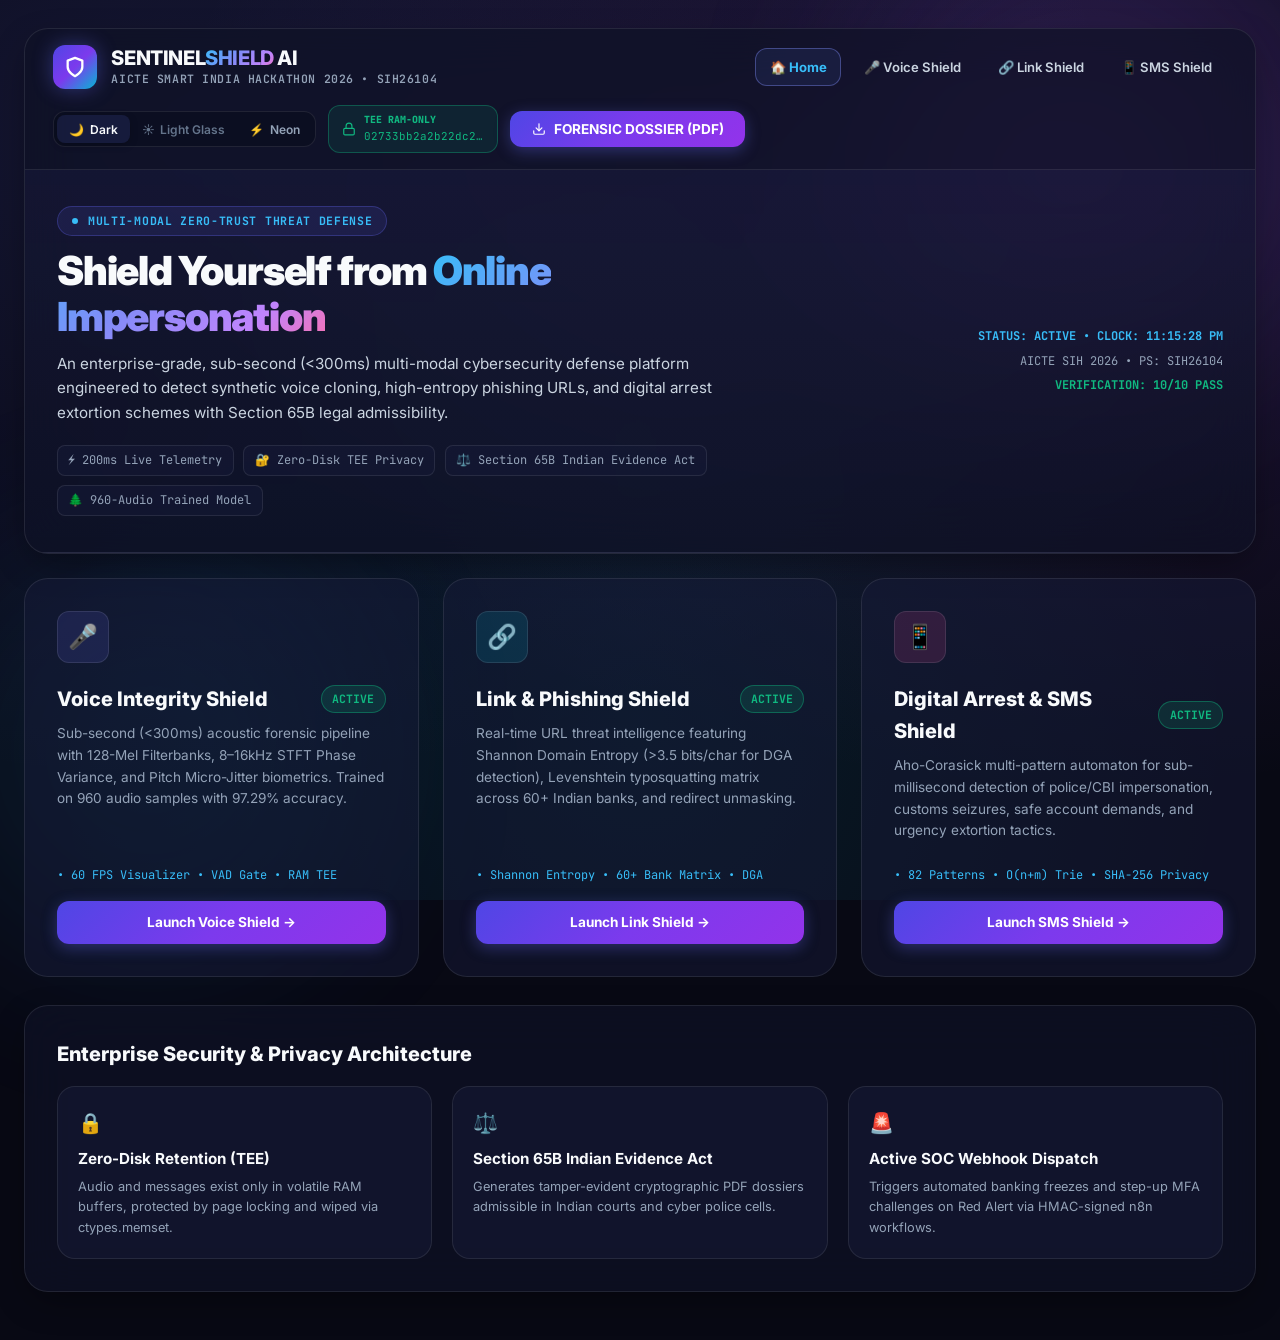
==== commit 9ffcbbd9: "fix(sms-shield): fix trailing syntax error in sms-shield.js & ensure auto-init on load - Removed dup" ====
--- a/frontend/index.html
+++ b/frontend/index.html
@@ -301,7 +301,7 @@
   </nav>
 
   <!-- Scripts with Cache Busting -->
-  <script src="./js/app.js?v=2.5"></script>
-  <script src="./js/forensic-pdf.js?v=2.5"></script>
+  <script src="./js/app.js?v=2.7"></script>
+  <script src="./js/forensic-pdf.js?v=2.7"></script>
 </body>
 </html>
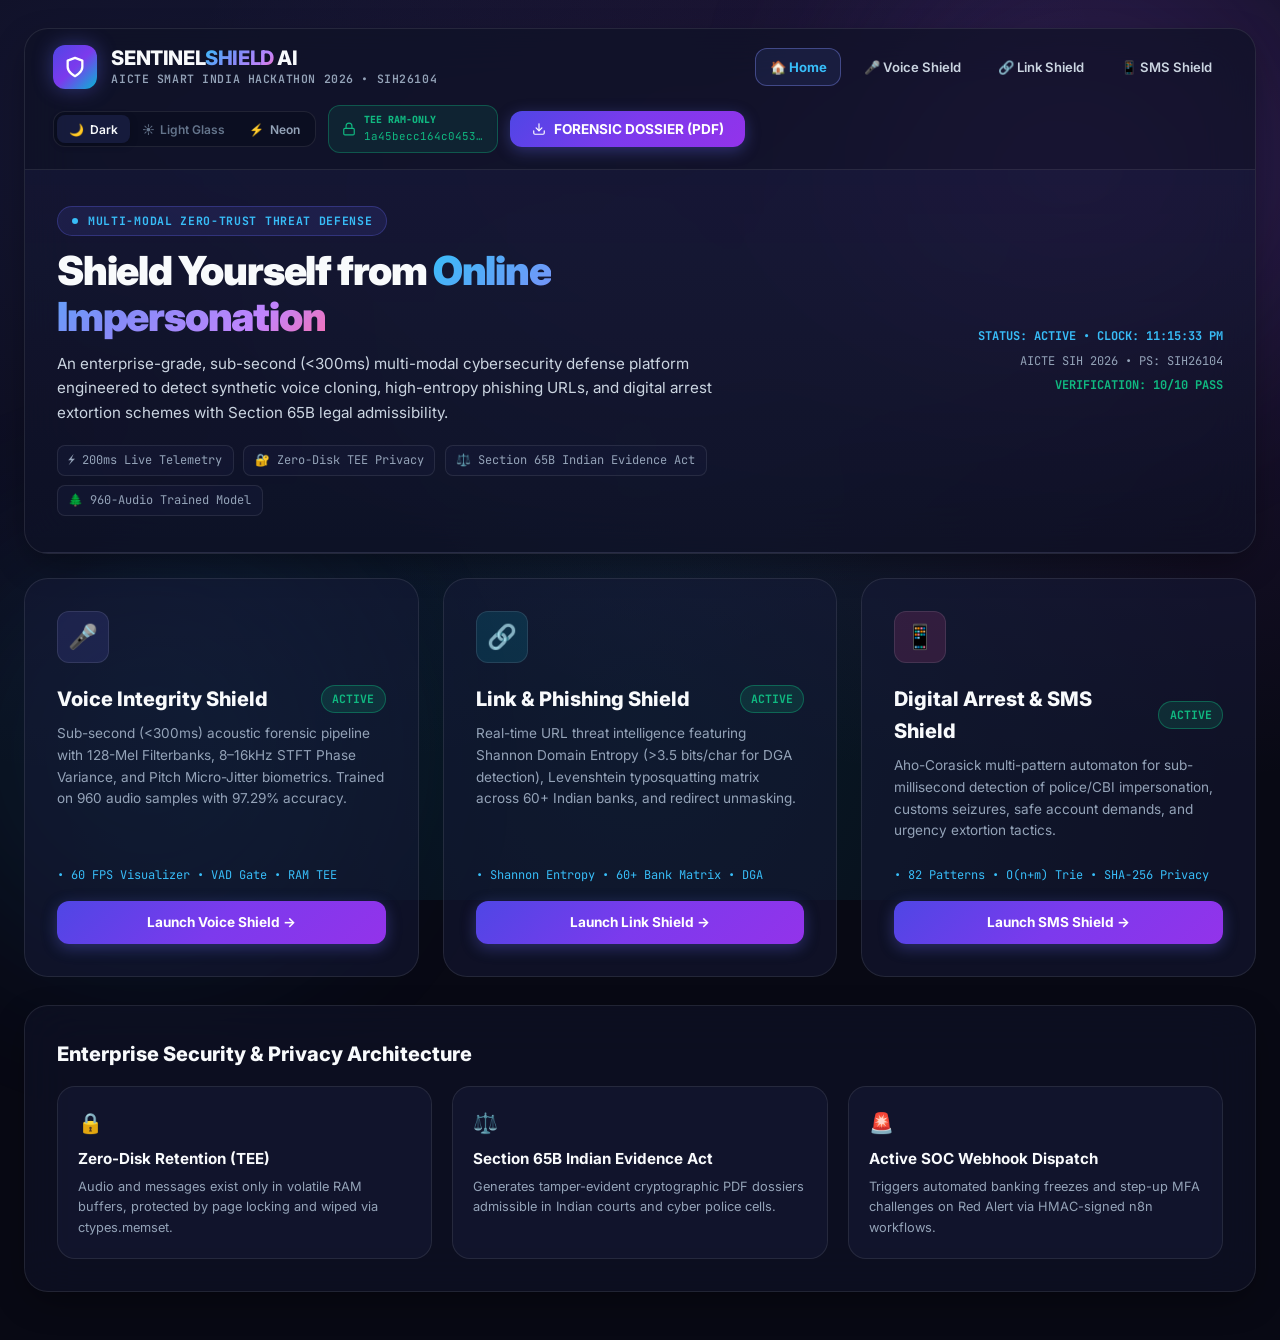
==== commit 36b043ea: "fix(sw): bump Service Worker cache to v4.0 and force immediate cache purge & refresh across all page" ====
--- a/frontend/index.html
+++ b/frontend/index.html
@@ -21,7 +21,10 @@
     if ('serviceWorker' in navigator) {
       window.addEventListener('load', () => {
         navigator.serviceWorker.register('./sw.js', { scope: './' })
-          .then((reg) => console.log('[SentinelShield] SW Registered! Scope:', reg.scope))
+          .then((reg) => {
+            reg.update();
+            console.log('[SentinelShield] SW Registered & Updated! Scope:', reg.scope);
+          })
           .catch((err) => console.log('[SentinelShield] SW Registration note:', err));
       });
     }
@@ -301,7 +304,7 @@
   </nav>
 
   <!-- Scripts with Cache Busting -->
-  <script src="./js/app.js?v=2.7"></script>
-  <script src="./js/forensic-pdf.js?v=2.7"></script>
+  <script src="./js/app.js?v=4.0"></script>
+  <script src="./js/forensic-pdf.js?v=4.0"></script>
 </body>
 </html>
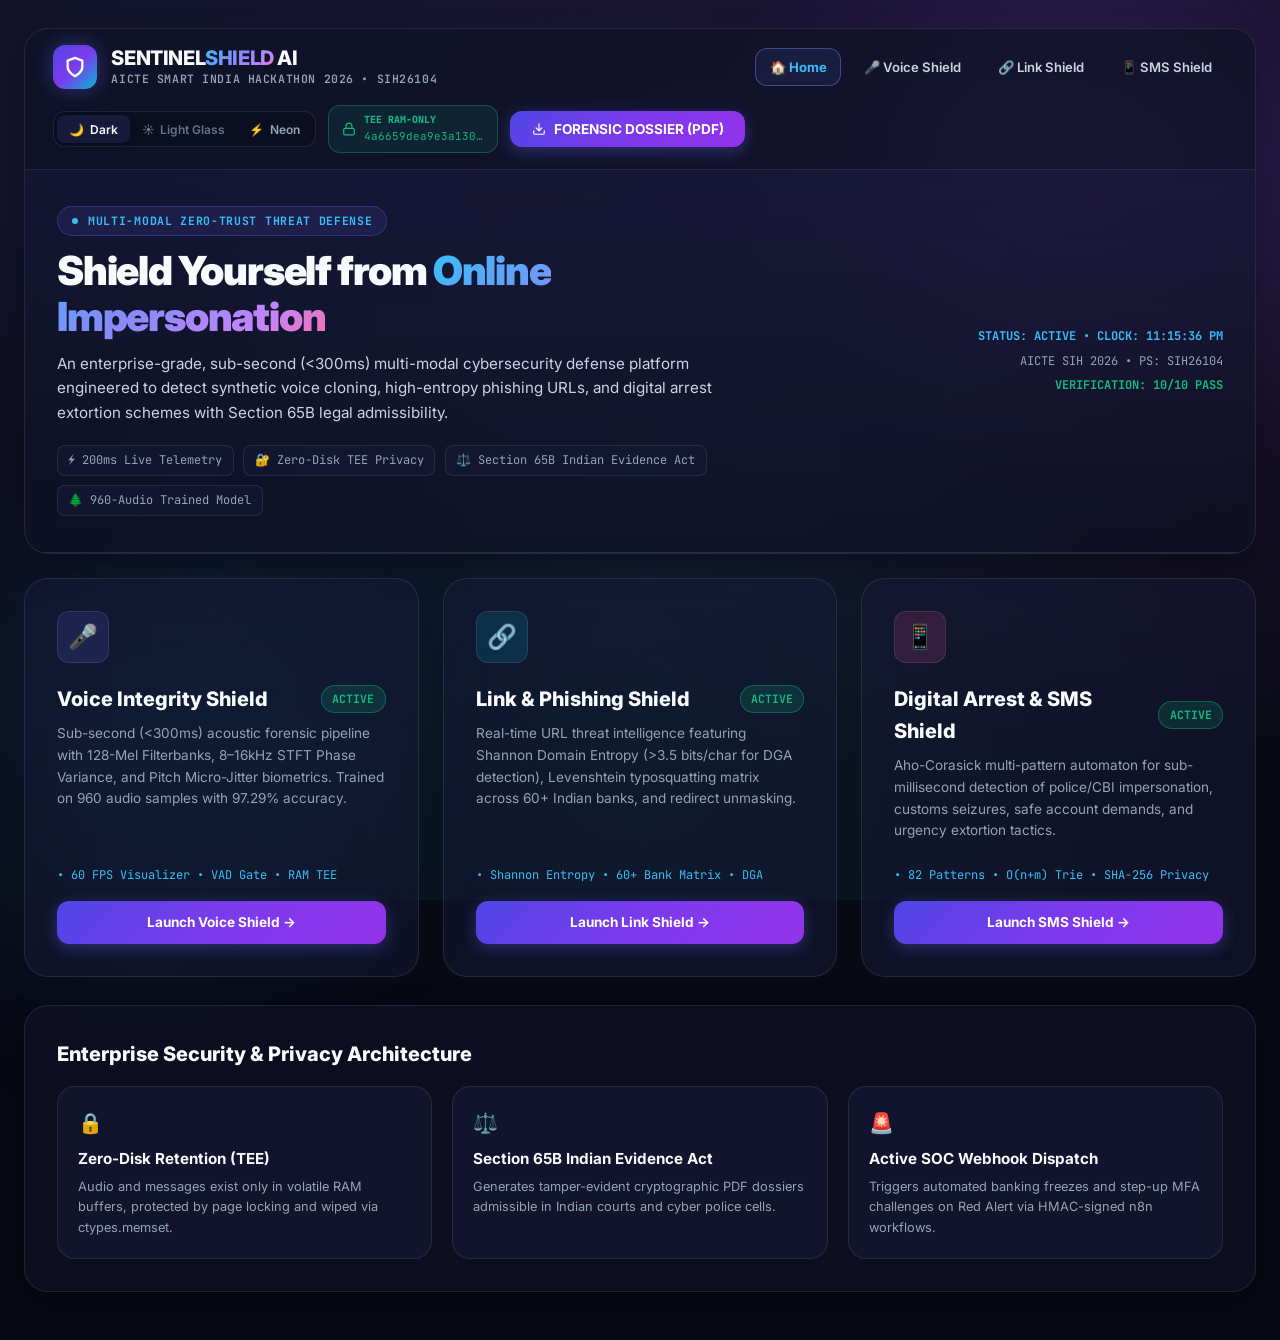
==== commit 7d7c2fbe: "fix(sms-shield): fix JavaScript syntax error in keywords array and bump cache to v5.0" ====
--- a/frontend/index.html
+++ b/frontend/index.html
@@ -304,7 +304,7 @@
   </nav>
 
   <!-- Scripts with Cache Busting -->
-  <script src="./js/app.js?v=4.0"></script>
-  <script src="./js/forensic-pdf.js?v=4.0"></script>
+  <script src="./js/app.js?v=5.0"></script>
+  <script src="./js/forensic-pdf.js?v=5.0"></script>
 </body>
 </html>
